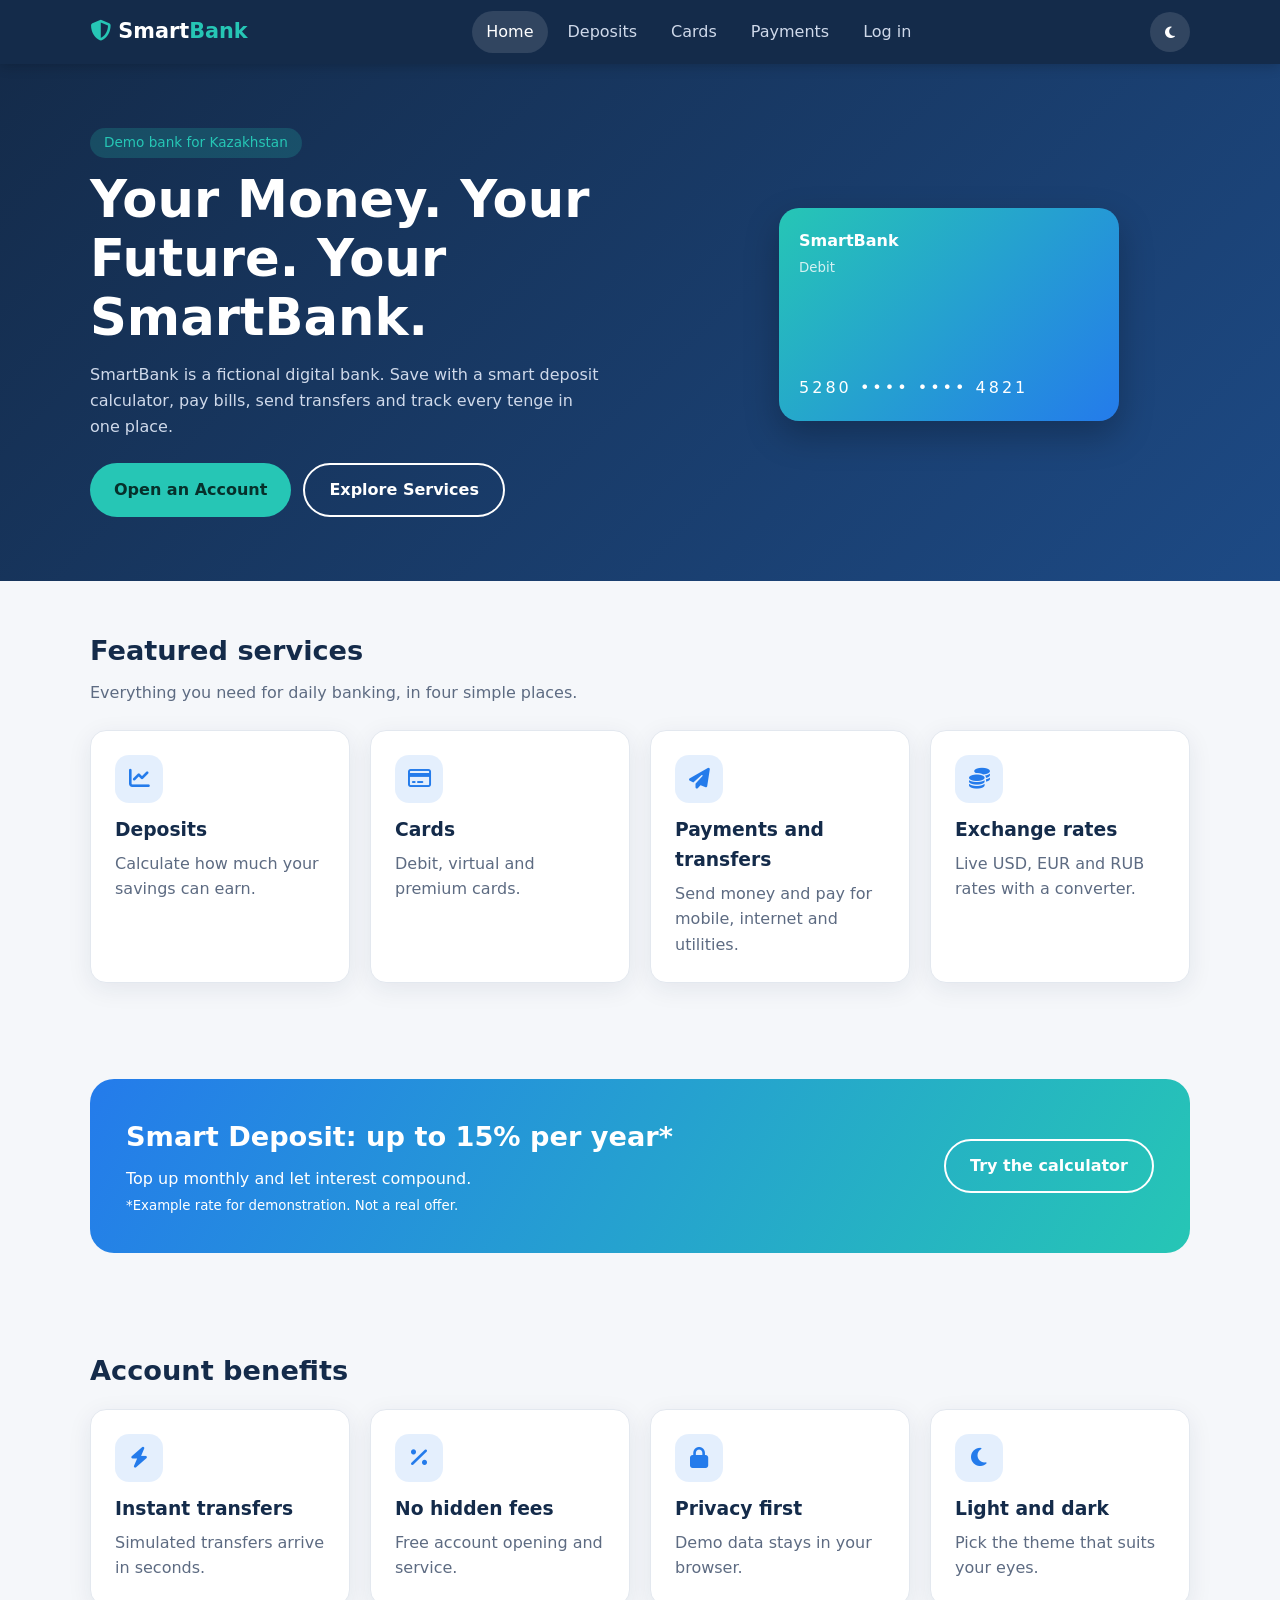
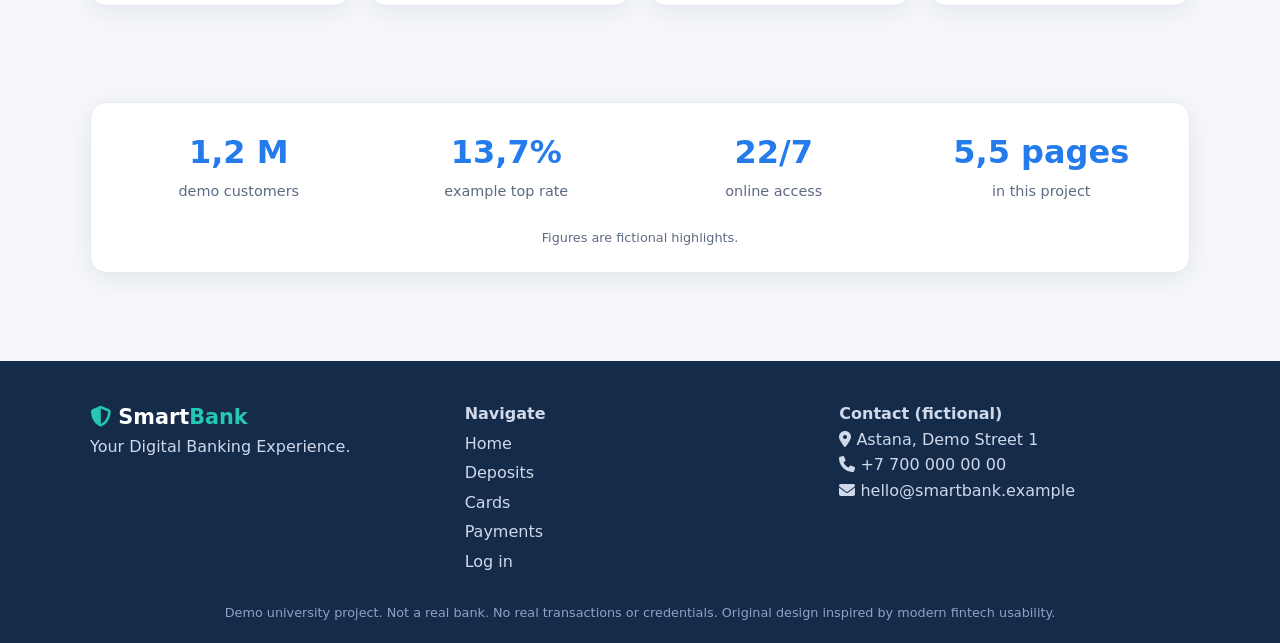
==== index.html @ 6fadcdd4 "website base" ====
<!DOCTYPE html>
<html lang="en"><head><meta charset="UTF-8"><meta name="viewport" content="width=device-width,initial-scale=1">
<title>Home — SmartBank</title>
<meta name="description" content="SmartBank: demo digital banking website (university project).">
<link rel="stylesheet" href="https://cdnjs.cloudflare.com/ajax/libs/font-awesome/6.5.2/css/all.min.css">
<link rel="stylesheet" href="css/style.css">
<script src="js/main.js" defer></script>
</head><body>
<main>
<section class="hero"><div class="wrap hero-in"><div><span class="pill">Demo bank for Kazakhstan</span>
<h1>Your Money. Your Future. Your SmartBank.</h1>
<p>SmartBank is a fictional digital bank. Save with a smart deposit calculator, pay bills, send transfers and track every tenge in one place.</p>
<div class="row"><a class="btn btn-teal" href="auth.html#signup">Open an Account</a><a class="btn btn-ghost" href="#services">Explore Services</a></div></div>
<div><div class="vcard v-teal float"><div><b>SmartBank</b><br><small>Debit</small></div><div class="num">5280 •••• •••• 4821</div></div></div></div></section>
<section id="services"><div class="wrap"><h2>Featured services</h2><p class="lead">Everything you need for daily banking, in four simple places.</p>
<div class="grid">
<a class="card reveal" href="deposits.html"><div class="ico"><i class="fa-solid fa-chart-line"></i></div><h3>Deposits</h3><p class="muted">Calculate how much your savings can earn.</p></a>
<a class="card reveal" href="cards.html"><div class="ico"><i class="fa-regular fa-credit-card"></i></div><h3>Cards</h3><p class="muted">Debit, virtual and premium cards.</p></a>
<a class="card reveal" href="payments.html"><div class="ico"><i class="fa-solid fa-paper-plane"></i></div><h3>Payments and transfers</h3><p class="muted">Send money and pay for mobile, internet and utilities.</p></a>
<a class="card reveal" href="payments.html#rates"><div class="ico"><i class="fa-solid fa-coins"></i></div><h3>Exchange rates</h3><p class="muted">Live USD, EUR and RUB rates with a converter.</p></a></div></div></section>
<section><div class="wrap"><div class="promo reveal"><div><h2>Smart Deposit: up to 15% per year*</h2><p>Top up monthly and let interest compound.<br><small>*Example rate for demonstration. Not a real offer.</small></p></div><a class="btn btn-ghost" href="deposits.html">Try the calculator</a></div></div></section>
<section><div class="wrap"><h2>Account benefits</h2><div class="grid" style="margin-top:16px">
<div class="card hov reveal"><div class="ico"><i class="fa-solid fa-bolt"></i></div><h3>Instant transfers</h3><p class="muted">Simulated transfers arrive in seconds.</p></div>
<div class="card hov reveal"><div class="ico"><i class="fa-solid fa-percent"></i></div><h3>No hidden fees</h3><p class="muted">Free account opening and service.</p></div>
<div class="card hov reveal"><div class="ico"><i class="fa-solid fa-lock"></i></div><h3>Privacy first</h3><p class="muted">Demo data stays in your browser.</p></div>
<div class="card hov reveal"><div class="ico"><i class="fa-solid fa-moon"></i></div><h3>Light and dark</h3><p class="muted">Pick the theme that suits your eyes.</p></div></div></div></section>
<section><div class="wrap"><div class="card"><div class="grid"><div class="stat"><b data-count="1.2" data-suffix=" M">0</b><span>demo customers</span></div><div class="stat"><b data-count="15" data-suffix="%">0</b><span>example top rate</span></div><div class="stat"><b data-count="24" data-suffix="/7">0</b><span>online access</span></div><div class="stat"><b data-count="6" data-suffix=" pages">0</b><span>in this project</span></div></div><p class="fine" style="color:var(--muted)">Figures are fictional highlights.</p></div></div></section>
</main></body></html>
---- css/style.css ----
/* SmartBank shared styles */
:root{--navy:#142B4A;--blue:#247BEB;--teal:#26C6B5;--bg:#F5F7FA;--card:#fff;--text:#142B4A;--muted:#5d6b82;--line:#e3e8ef;--shadow:0 6px 24px rgba(20,43,74,.08);--r:16px}
[data-theme=dark]{--bg:#0f1724;--card:#182233;--text:#e8edf5;--muted:#9aa8bf;--line:#2a374d;--shadow:0 6px 24px rgba(0,0,0,.4)}
*{box-sizing:border-box;margin:0}
html{scroll-behavior:smooth}
body{font-family:"Segoe UI",system-ui,-apple-system,Roboto,sans-serif;background:var(--bg);color:var(--text);line-height:1.6;transition:background .3s,color .3s;overflow-x:hidden}
a{color:var(--blue);text-decoration:none}img,canvas{max-width:100%}
.wrap{max-width:1140px;margin:auto;padding:0 20px}
section{padding:48px 0}
h1{font-size:clamp(2rem,5vw,3.2rem);line-height:1.15}h2{font-size:1.7rem;margin-bottom:8px}h3{margin-bottom:6px}
.lead{color:var(--muted);max-width:60ch;margin-bottom:24px}
.site-header{position:sticky;top:0;z-index:50;background:var(--navy);color:#fff;box-shadow:0 2px 12px rgba(0,0,0,.2)}
.bar{display:flex;align-items:center;justify-content:space-between;height:64px;gap:12px}
.logo{color:#fff;font-size:1.3rem;font-weight:600}.logo i{color:var(--teal)}.logo b{color:var(--teal)}
nav{display:flex;gap:6px}nav a{color:#cfd9ea;padding:8px 14px;border-radius:999px;transition:.2s}
nav a:hover,nav a.act{background:rgba(255,255,255,.12);color:#fff}
.tools{display:flex;gap:8px}.icon-btn{background:rgba(255,255,255,.12);color:#fff;border:0;width:40px;height:40px;border-radius:50%;cursor:pointer;transition:.2s}
.icon-btn:hover{background:var(--blue);transform:rotate(15deg)}#burger{display:none}
.btn{display:inline-flex;align-items:center;gap:8px;border:0;border-radius:999px;padding:12px 24px;font:inherit;font-weight:600;cursor:pointer;transition:transform .2s,box-shadow .2s,background .2s}
.btn:hover{transform:translateY(-2px);box-shadow:0 8px 20px rgba(36,123,235,.3)}.btn:active{transform:scale(.97)}
.btn-primary{background:var(--blue);color:#fff}.btn-teal{background:var(--teal);color:#06302b}
.btn-ghost{background:transparent;color:inherit;border:2px solid currentColor}.btn-sm{padding:8px 16px;font-size:.9rem}.row{display:flex;gap:12px;flex-wrap:wrap}
.hero{background:linear-gradient(135deg,var(--navy),#1d4a85);color:#fff;padding:64px 0}
.hero-in{display:grid;grid-template-columns:1.2fr 1fr;gap:40px;align-items:center}
.hero p{color:#cfd9ea;margin:16px 0 24px;max-width:50ch}
.pill{display:inline-block;background:rgba(38,198,181,.2);color:var(--teal);padding:4px 14px;border-radius:999px;font-size:.85rem;margin-bottom:12px}
.grid{display:grid;gap:20px;grid-template-columns:repeat(auto-fit,minmax(240px,1fr))}
.grid-2{display:grid;gap:24px;grid-template-columns:repeat(auto-fit,minmax(320px,1fr))}
.card{background:var(--card);border:1px solid var(--line);border-radius:var(--r);padding:24px;box-shadow:var(--shadow);transition:transform .25s,box-shadow .25s;min-width:0}
a.card{color:inherit;display:block}.hov:hover,a.card:hover{transform:translateY(-6px);box-shadow:0 14px 34px rgba(36,123,235,.18)}
.ico{width:48px;height:48px;border-radius:14px;display:grid;place-items:center;background:rgba(36,123,235,.12);color:var(--blue);font-size:1.3rem;margin-bottom:12px}
.promo{background:linear-gradient(120deg,var(--blue),var(--teal));color:#fff;border-radius:24px;padding:36px;display:flex;justify-content:space-between;align-items:center;gap:20px;flex-wrap:wrap}
.stat{text-align:center}.stat b{display:block;font-size:2rem;color:var(--blue)}.stat span{color:var(--muted);font-size:.9rem}
.vcard{aspect-ratio:1.6;max-width:340px;width:100%;border-radius:20px;padding:20px;color:#fff;display:flex;flex-direction:column;justify-content:space-between;box-shadow:0 14px 34px rgba(0,0,0,.25);margin:0 auto 16px;transition:transform .3s}
.vcard:hover{transform:rotate(-2deg) scale(1.03)}.vcard small{opacity:.8}.vcard .num{letter-spacing:3px}
.v-blue{background:linear-gradient(135deg,#247BEB,#142B4A)}.v-teal{background:linear-gradient(135deg,#26C6B5,#247BEB)}
.v-gold{background:linear-gradient(135deg,#2b2f3a,#8a6d2f 120%)}.v-green{background:linear-gradient(135deg,#0e8f7f,#142B4A)}
.float{animation:float 5s ease-in-out infinite}@keyframes float{50%{transform:translateY(-10px)}}
ul.ticks{list-style:none;padding:0;margin:10px 0 16px}ul.ticks li{padding-left:24px;position:relative;margin:4px 0}
ul.ticks li:before{content:"\f00c";font-family:"Font Awesome 6 Free";font-weight:900;color:var(--teal);position:absolute;left:0}
label{display:block;font-weight:600;font-size:.9rem;margin-bottom:14px}
input,select{width:100%;margin-top:6px;padding:12px 14px;border:1.5px solid var(--line);border-radius:12px;background:var(--bg);color:var(--text);font:inherit;transition:border .2s,box-shadow .2s}
input:focus,select:focus{outline:0;border-color:var(--blue);box-shadow:0 0 0 3px rgba(36,123,235,.2)}
input.bad{border-color:#e5484d}.err{display:block;color:#e5484d;font-weight:400;min-height:1em;font-size:.82rem;margin-top:2px}
.alert{padding:12px 16px;border-radius:12px;margin:12px 0;font-weight:500}.alert.ok{background:rgba(38,198,181,.18);color:#0a7d70}
.alert.bad{background:rgba(229,72,77,.15);color:#e5484d}[data-theme=dark] .alert.ok{color:var(--teal)}
.res{display:grid;grid-template-columns:repeat(auto-fit,minmax(150px,1fr));gap:12px;margin-bottom:16px}
.res div{background:var(--bg);border-radius:14px;padding:14px;animation:pop .4s}.res span{font-size:.8rem;color:var(--muted)}.res b{display:block;font-size:1.15rem}
.res .big{background:var(--navy);color:#fff}.res .big span{color:#9fb4d4}.res .big b{color:var(--teal)}
@keyframes pop{from{transform:scale(.92);opacity:.4}}
.tabs{display:flex;gap:8px;flex-wrap:wrap;margin-bottom:16px}
.chip{border:1.5px solid var(--line);background:var(--card);color:var(--text);border-radius:999px;padding:8px 16px;cursor:pointer;font:inherit;transition:.2s}
.chip:hover{border-color:var(--blue)}.chip.on{background:var(--blue);border-color:var(--blue);color:#fff}
.tbl{overflow-x:auto}table{width:100%;border-collapse:collapse}th,td{text-align:left;padding:10px;border-bottom:1px solid var(--line);white-space:nowrap}
.pos{color:#12a594;font-weight:600}.neg{color:#e5484d;font-weight:600}.muted{color:var(--muted)}
.filters{display:grid;grid-template-columns:2fr 1fr 1fr;gap:12px}
.modal-bg{position:fixed;inset:0;background:rgba(10,18,32,.6);display:grid;place-items:center;z-index:100;padding:16px;animation:fade .2s}
.modal{background:var(--card);border-radius:20px;padding:28px;max-width:460px;width:100%;max-height:90vh;overflow:auto;animation:pop .25s;position:relative}
.modal .x{position:absolute;right:14px;top:10px;background:none;border:0;font-size:1.6rem;color:var(--muted);cursor:pointer}
@keyframes fade{from{opacity:0}}
#toasts{position:fixed;right:16px;bottom:16px;z-index:200;display:grid;gap:8px}
.toast{background:var(--navy);color:#fff;padding:12px 18px;border-radius:12px;border-left:4px solid var(--teal);animation:pop .3s;box-shadow:var(--shadow)}.toast.err{border-color:#e5484d}
.spin{width:22px;height:22px;border:3px solid var(--line);border-top-color:var(--blue);border-radius:50%;animation:sp .8s linear infinite;display:inline-block;vertical-align:middle}@keyframes sp{to{transform:rotate(360deg)}}
.reveal{opacity:0;transform:translateY(16px);transition:.6s}.reveal.in{opacity:1;transform:none}
footer{background:var(--navy);color:#cfd9ea;padding:40px 0 20px;margin-top:40px}footer a{color:#cfd9ea;display:block;margin:4px 0}footer a:hover{color:var(--teal)}
.fgrid{display:grid;grid-template-columns:repeat(auto-fit,minmax(200px,1fr));gap:24px}.fine{font-size:.8rem;color:#8ea3c4;margin-top:24px;text-align:center}
.kv{display:grid;grid-template-columns:90px 1fr;gap:6px}.kv span{color:var(--muted)}
@media(max-width:820px){.hero-in{grid-template-columns:1fr}#burger{display:inline-block}
nav{display:none;position:absolute;top:64px;left:0;right:0;background:var(--navy);flex-direction:column;padding:12px 20px}nav.open{display:flex}
.filters{grid-template-columns:1fr}.grid-2{grid-template-columns:1fr}}
@media(prefers-reduced-motion:reduce){*{animation:none!important;transition:none!important}}
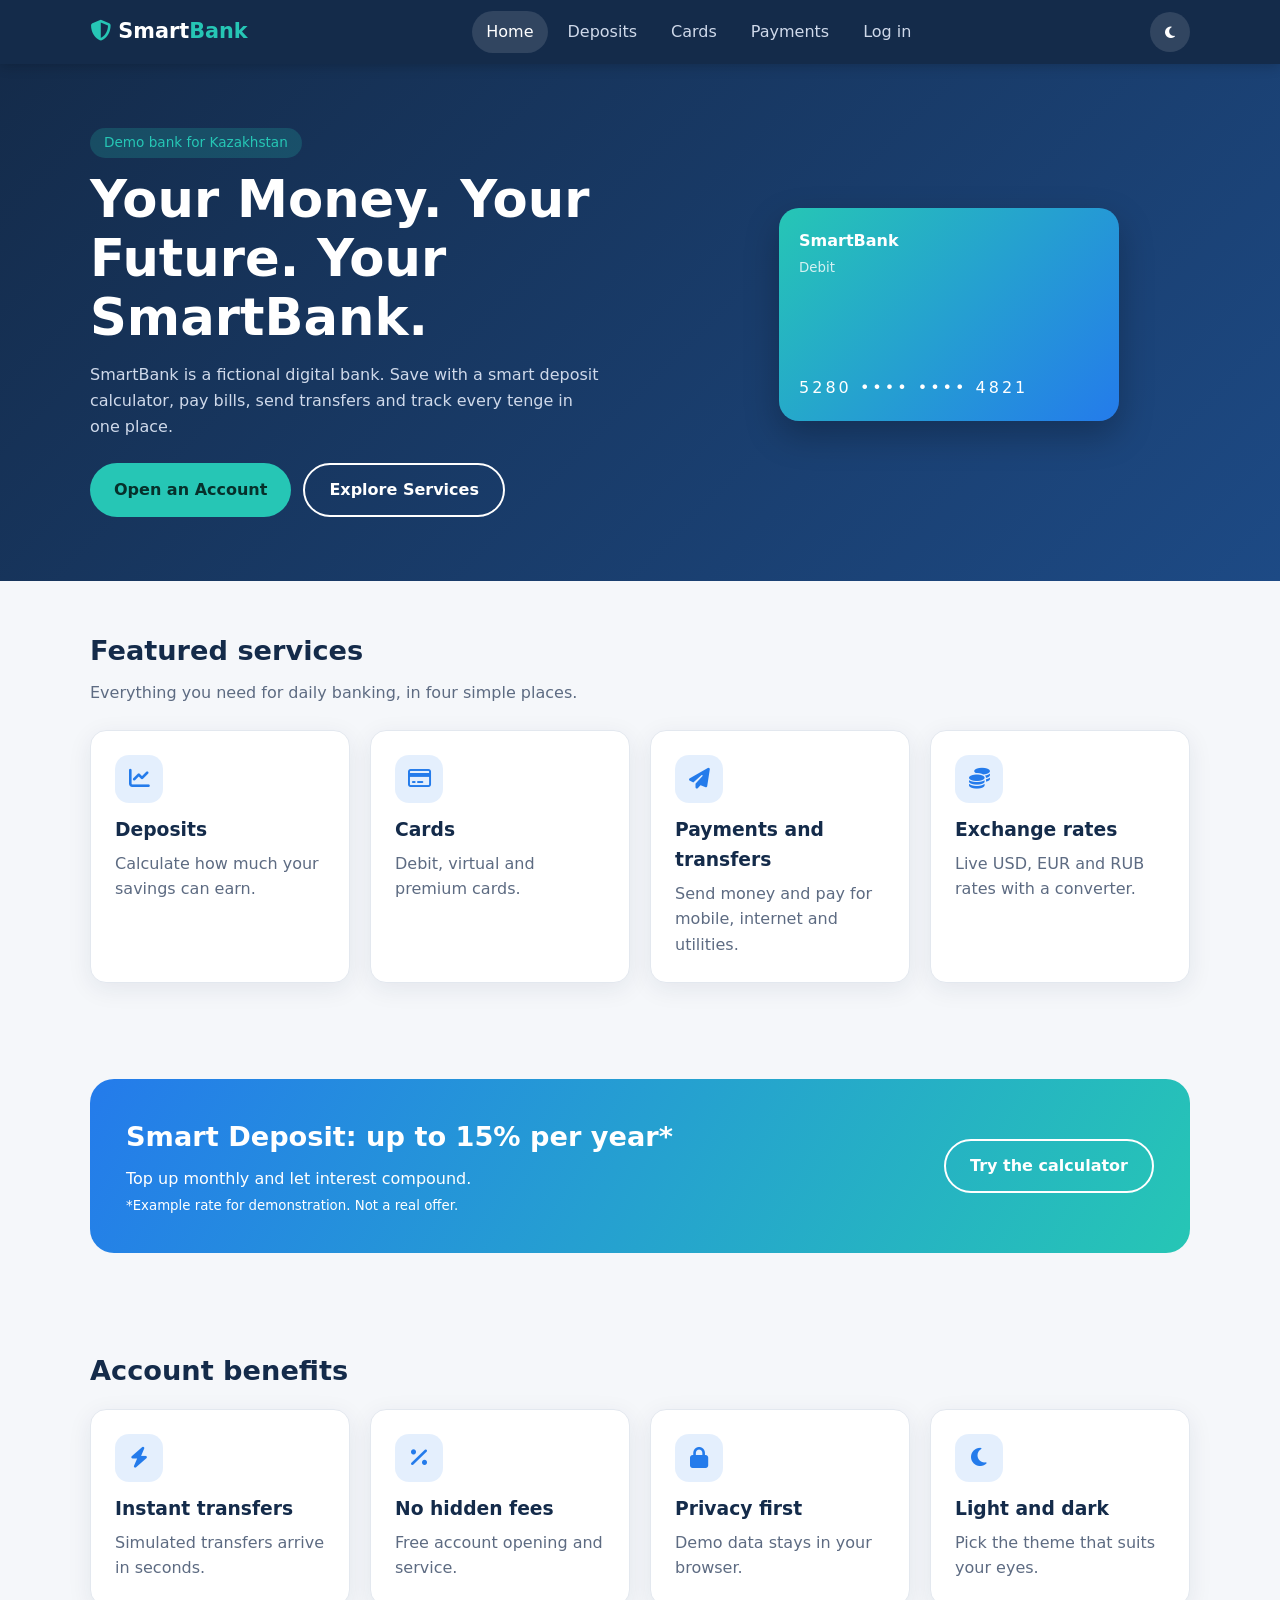
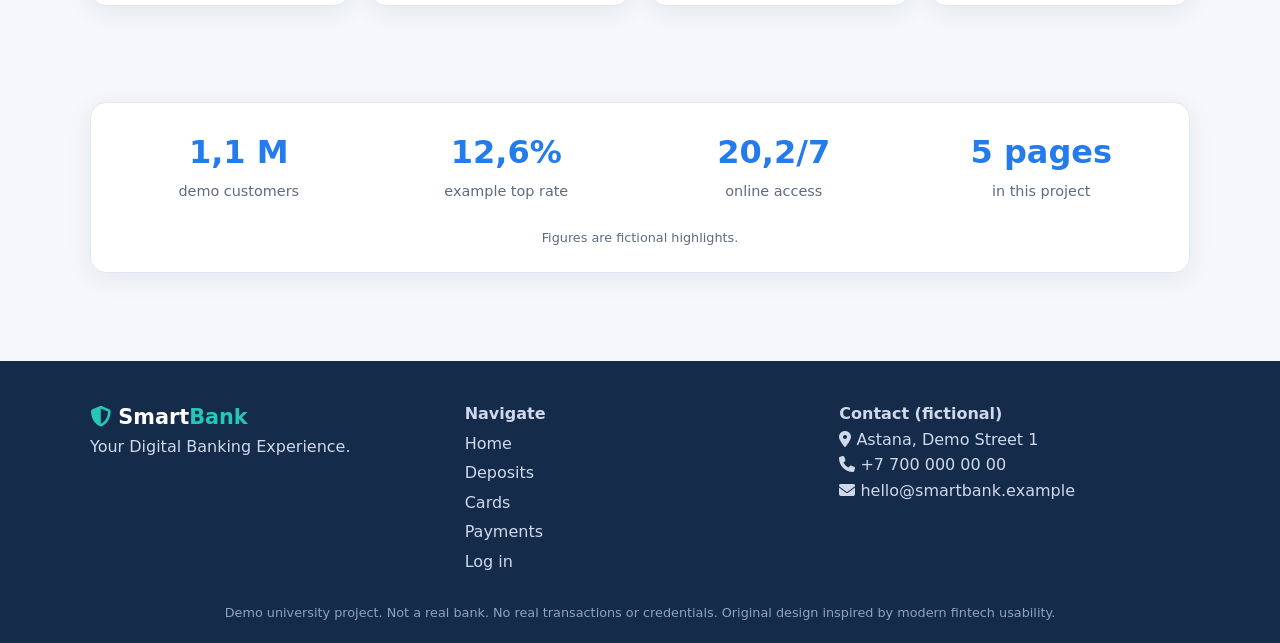
==== commit ef5194d7: "refactored code" ====
--- a/index.html
+++ b/index.html
@@ -1,28 +1,115 @@
 <!DOCTYPE html>
-<html lang="en"><head><meta charset="UTF-8"><meta name="viewport" content="width=device-width,initial-scale=1">
-<title>Home — SmartBank</title>
-<meta name="description" content="SmartBank: demo digital banking website (university project).">
-<link rel="stylesheet" href="https://cdnjs.cloudflare.com/ajax/libs/font-awesome/6.5.2/css/all.min.css">
-<link rel="stylesheet" href="css/style.css">
-<script src="js/main.js" defer></script>
-</head><body>
-<main>
-<section class="hero"><div class="wrap hero-in"><div><span class="pill">Demo bank for Kazakhstan</span>
-<h1>Your Money. Your Future. Your SmartBank.</h1>
-<p>SmartBank is a fictional digital bank. Save with a smart deposit calculator, pay bills, send transfers and track every tenge in one place.</p>
-<div class="row"><a class="btn btn-teal" href="auth.html#signup">Open an Account</a><a class="btn btn-ghost" href="#services">Explore Services</a></div></div>
-<div><div class="vcard v-teal float"><div><b>SmartBank</b><br><small>Debit</small></div><div class="num">5280 •••• •••• 4821</div></div></div></div></section>
-<section id="services"><div class="wrap"><h2>Featured services</h2><p class="lead">Everything you need for daily banking, in four simple places.</p>
-<div class="grid">
-<a class="card reveal" href="deposits.html"><div class="ico"><i class="fa-solid fa-chart-line"></i></div><h3>Deposits</h3><p class="muted">Calculate how much your savings can earn.</p></a>
-<a class="card reveal" href="cards.html"><div class="ico"><i class="fa-regular fa-credit-card"></i></div><h3>Cards</h3><p class="muted">Debit, virtual and premium cards.</p></a>
-<a class="card reveal" href="payments.html"><div class="ico"><i class="fa-solid fa-paper-plane"></i></div><h3>Payments and transfers</h3><p class="muted">Send money and pay for mobile, internet and utilities.</p></a>
-<a class="card reveal" href="payments.html#rates"><div class="ico"><i class="fa-solid fa-coins"></i></div><h3>Exchange rates</h3><p class="muted">Live USD, EUR and RUB rates with a converter.</p></a></div></div></section>
-<section><div class="wrap"><div class="promo reveal"><div><h2>Smart Deposit: up to 15% per year*</h2><p>Top up monthly and let interest compound.<br><small>*Example rate for demonstration. Not a real offer.</small></p></div><a class="btn btn-ghost" href="deposits.html">Try the calculator</a></div></div></section>
-<section><div class="wrap"><h2>Account benefits</h2><div class="grid" style="margin-top:16px">
-<div class="card hov reveal"><div class="ico"><i class="fa-solid fa-bolt"></i></div><h3>Instant transfers</h3><p class="muted">Simulated transfers arrive in seconds.</p></div>
-<div class="card hov reveal"><div class="ico"><i class="fa-solid fa-percent"></i></div><h3>No hidden fees</h3><p class="muted">Free account opening and service.</p></div>
-<div class="card hov reveal"><div class="ico"><i class="fa-solid fa-lock"></i></div><h3>Privacy first</h3><p class="muted">Demo data stays in your browser.</p></div>
-<div class="card hov reveal"><div class="ico"><i class="fa-solid fa-moon"></i></div><h3>Light and dark</h3><p class="muted">Pick the theme that suits your eyes.</p></div></div></div></section>
-<section><div class="wrap"><div class="card"><div class="grid"><div class="stat"><b data-count="1.2" data-suffix=" M">0</b><span>demo customers</span></div><div class="stat"><b data-count="15" data-suffix="%">0</b><span>example top rate</span></div><div class="stat"><b data-count="24" data-suffix="/7">0</b><span>online access</span></div><div class="stat"><b data-count="6" data-suffix=" pages">0</b><span>in this project</span></div></div><p class="fine" style="color:var(--muted)">Figures are fictional highlights.</p></div></div></section>
-</main></body></html>
+<html lang="en">
+
+<head>
+    <meta charset="UTF-8">
+    <meta name="viewport" content="width=device-width,initial-scale=1">
+    <title>Home — SmartBank</title>
+    <meta name="description" content="SmartBank: demo digital banking website (university project).">
+    <link rel="stylesheet" href="https://cdnjs.cloudflare.com/ajax/libs/font-awesome/6.5.2/css/all.min.css">
+    <link rel="stylesheet" href="css/style.css">
+    <script src="js/main.js" defer></script>
+</head>
+
+<body>
+    <main>
+        <section class="hero">
+            <div class="wrap hero-in">
+                <div><span class="pill">Demo bank for Kazakhstan</span>
+                    <h1>Your Money. Your Future. Your SmartBank.</h1>
+                    <p>SmartBank is a fictional digital bank. Save with a smart deposit calculator, pay bills, send
+                        transfers and track every tenge in one place.</p>
+                    <div class="row"><a class="btn btn-teal" href="auth.html#signup">Open an Account</a><a
+                            class="btn btn-ghost" href="#services">Explore Services</a></div>
+                </div>
+                <div>
+                    <div class="vcard v-teal float">
+                        <div><b>SmartBank</b><br><small>Debit</small></div>
+                        <div class="num">5280 •••• •••• 4821</div>
+                    </div>
+                </div>
+            </div>
+        </section>
+        <section id="services">
+            <div class="wrap">
+                <h2>Featured services</h2>
+                <p class="lead">Everything you need for daily banking, in four simple places.</p>
+                <div class="grid">
+                    <a class="card reveal" href="deposits.html">
+                        <div class="ico"><i class="fa-solid fa-chart-line"></i></div>
+                        <h3>Deposits</h3>
+                        <p class="muted">Calculate how much your savings can earn.</p>
+                    </a>
+                    <a class="card reveal" href="cards.html">
+                        <div class="ico"><i class="fa-regular fa-credit-card"></i></div>
+                        <h3>Cards</h3>
+                        <p class="muted">Debit, virtual and premium cards.</p>
+                    </a>
+                    <a class="card reveal" href="payments.html">
+                        <div class="ico"><i class="fa-solid fa-paper-plane"></i></div>
+                        <h3>Payments and transfers</h3>
+                        <p class="muted">Send money and pay for mobile, internet and utilities.</p>
+                    </a>
+                    <a class="card reveal" href="payments.html#rates">
+                        <div class="ico"><i class="fa-solid fa-coins"></i></div>
+                        <h3>Exchange rates</h3>
+                        <p class="muted">Live USD, EUR and RUB rates with a converter.</p>
+                    </a>
+                </div>
+            </div>
+        </section>
+        <section>
+            <div class="wrap">
+                <div class="promo reveal">
+                    <div>
+                        <h2>Smart Deposit: up to 15% per year*</h2>
+                        <p>Top up monthly and let interest compound.<br><small>*Example rate for demonstration. Not a
+                                real offer.</small></p>
+                    </div><a class="btn btn-ghost" href="deposits.html">Try the calculator</a>
+                </div>
+            </div>
+        </section>
+        <section>
+            <div class="wrap">
+                <h2>Account benefits</h2>
+                <div class="grid" style="margin-top:16px">
+                    <div class="card hov reveal">
+                        <div class="ico"><i class="fa-solid fa-bolt"></i></div>
+                        <h3>Instant transfers</h3>
+                        <p class="muted">Simulated transfers arrive in seconds.</p>
+                    </div>
+                    <div class="card hov reveal">
+                        <div class="ico"><i class="fa-solid fa-percent"></i></div>
+                        <h3>No hidden fees</h3>
+                        <p class="muted">Free account opening and service.</p>
+                    </div>
+                    <div class="card hov reveal">
+                        <div class="ico"><i class="fa-solid fa-lock"></i></div>
+                        <h3>Privacy first</h3>
+                        <p class="muted">Demo data stays in your browser.</p>
+                    </div>
+                    <div class="card hov reveal">
+                        <div class="ico"><i class="fa-solid fa-moon"></i></div>
+                        <h3>Light and dark</h3>
+                        <p class="muted">Pick the theme that suits your eyes.</p>
+                    </div>
+                </div>
+            </div>
+        </section>
+        <section>
+            <div class="wrap">
+                <div class="card">
+                    <div class="grid">
+                        <div class="stat"><b data-count="1.2" data-suffix=" M">0</b><span>demo customers</span></div>
+                        <div class="stat"><b data-count="15" data-suffix="%">0</b><span>example top rate</span></div>
+                        <div class="stat"><b data-count="24" data-suffix="/7">0</b><span>online access</span></div>
+                        <div class="stat"><b data-count="6" data-suffix=" pages">0</b><span>in this project</span></div>
+                    </div>
+                    <p class="fine" style="color:var(--muted)">Figures are fictional highlights.</p>
+                </div>
+            </div>
+        </section>
+    </main>
+</body>
+
+</html>
--- a/css/style.css
+++ b/css/style.css
@@ -1,4 +1,3 @@
-/* SmartBank shared styles */
 :root{--navy:#142B4A;--blue:#247BEB;--teal:#26C6B5;--bg:#F5F7FA;--card:#fff;--text:#142B4A;--muted:#5d6b82;--line:#e3e8ef;--shadow:0 6px 24px rgba(20,43,74,.08);--r:16px}
 [data-theme=dark]{--bg:#0f1724;--card:#182233;--text:#e8edf5;--muted:#9aa8bf;--line:#2a374d;--shadow:0 6px 24px rgba(0,0,0,.4)}
 *{box-sizing:border-box;margin:0}
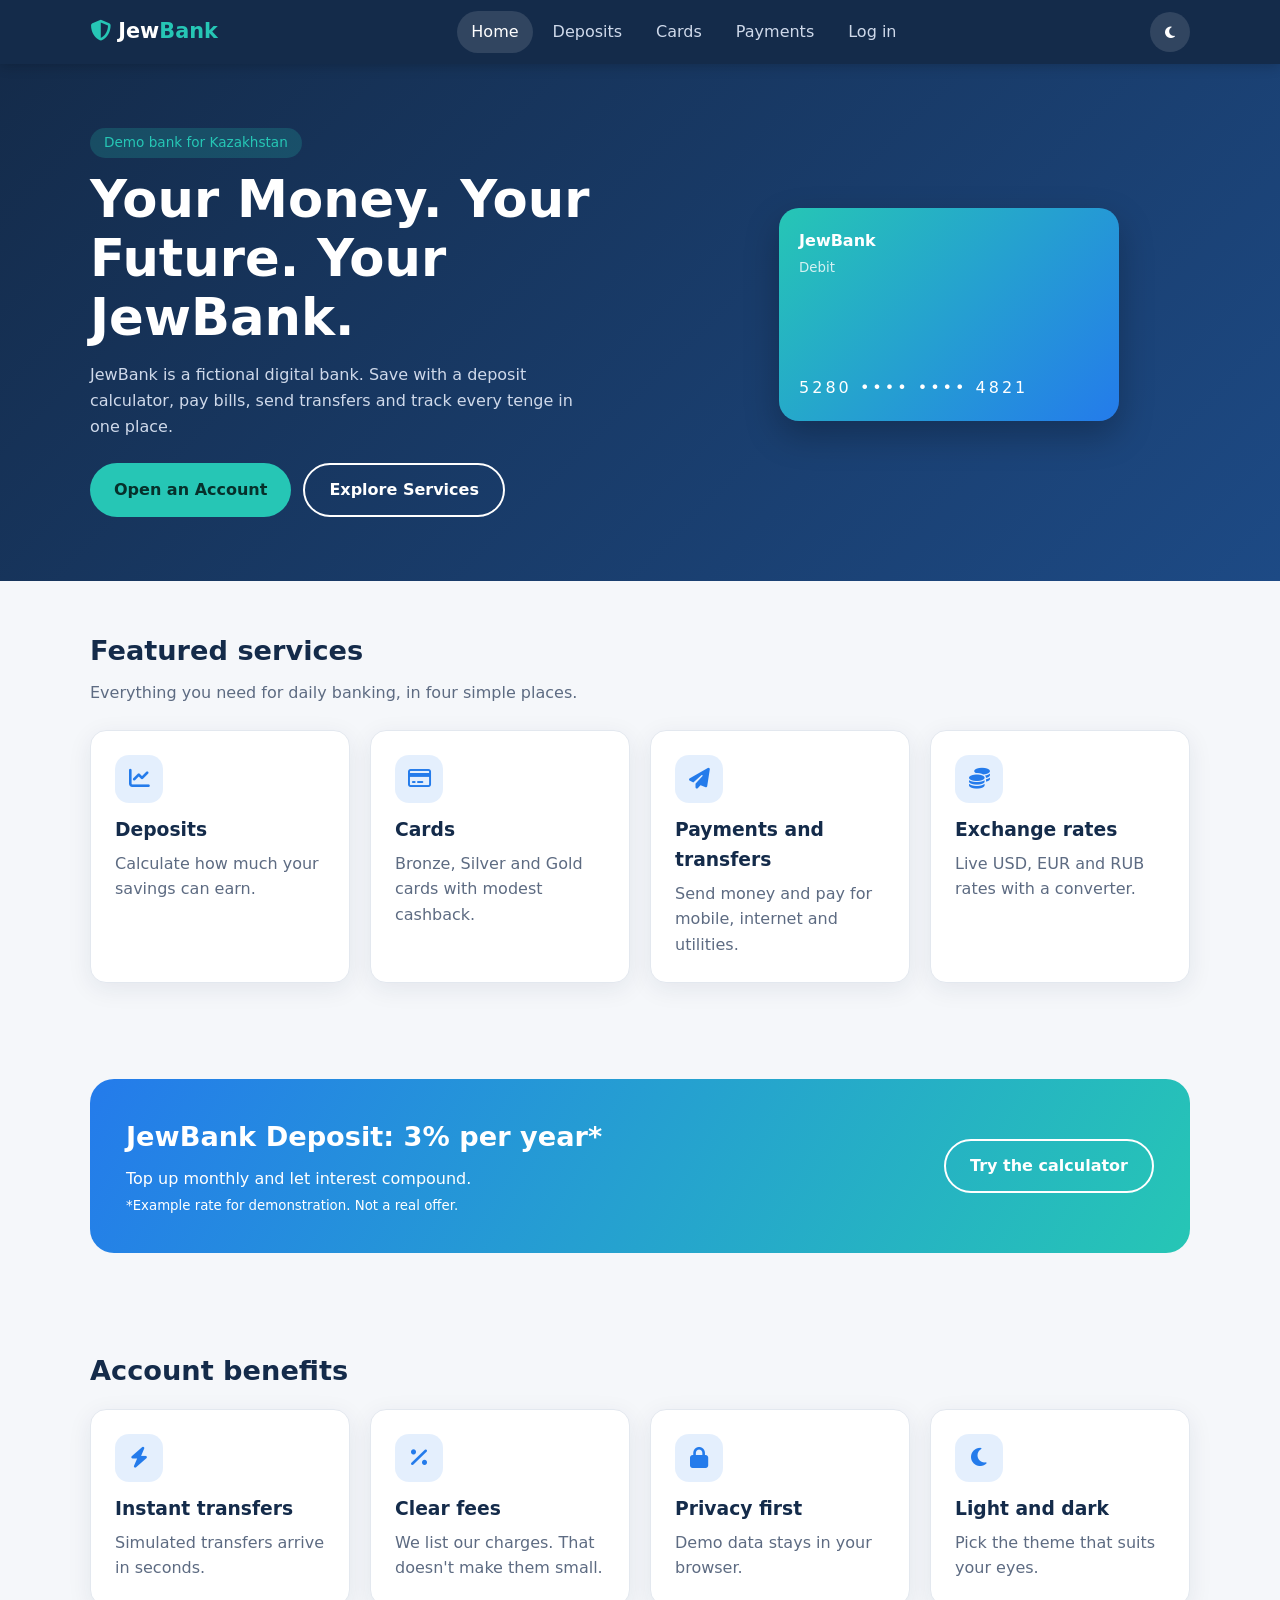
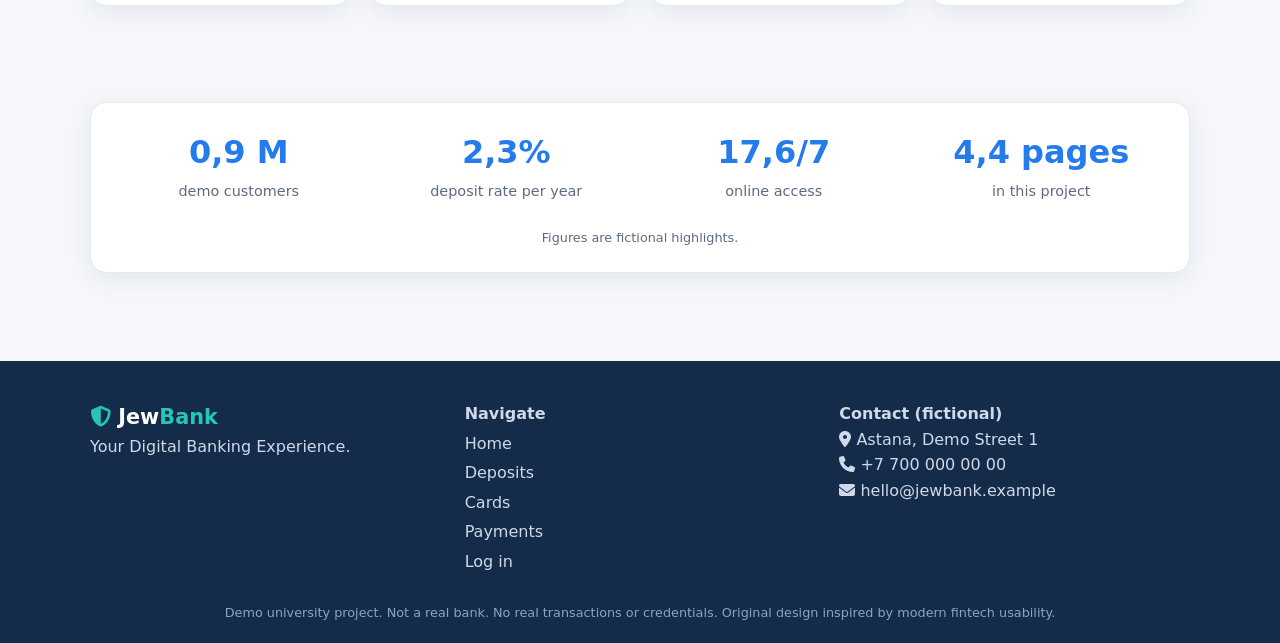
==== commit d55dc28c: "changed name of bank" ====
--- a/index.html
+++ b/index.html
@@ -4,8 +4,8 @@
 <head>
     <meta charset="UTF-8">
     <meta name="viewport" content="width=device-width,initial-scale=1">
-    <title>Home — SmartBank</title>
-    <meta name="description" content="SmartBank: demo digital banking website (university project).">
+    <title>Home — JewBank</title>
+    <meta name="description" content="JewBank: demo digital banking website (university project).">
     <link rel="stylesheet" href="https://cdnjs.cloudflare.com/ajax/libs/font-awesome/6.5.2/css/all.min.css">
     <link rel="stylesheet" href="css/style.css">
     <script src="js/main.js" defer></script>
@@ -16,15 +16,15 @@
         <section class="hero">
             <div class="wrap hero-in">
                 <div><span class="pill">Demo bank for Kazakhstan</span>
-                    <h1>Your Money. Your Future. Your SmartBank.</h1>
-                    <p>SmartBank is a fictional digital bank. Save with a smart deposit calculator, pay bills, send
+                    <h1>Your Money. Your Future. Your JewBank.</h1>
+                    <p>JewBank is a fictional digital bank. Save with a deposit calculator, pay bills, send
                         transfers and track every tenge in one place.</p>
                     <div class="row"><a class="btn btn-teal" href="auth.html#signup">Open an Account</a><a
                             class="btn btn-ghost" href="#services">Explore Services</a></div>
                 </div>
                 <div>
                     <div class="vcard v-teal float">
-                        <div><b>SmartBank</b><br><small>Debit</small></div>
+                        <div><b>JewBank</b><br><small>Debit</small></div>
                         <div class="num">5280 •••• •••• 4821</div>
                     </div>
                 </div>
@@ -43,7 +43,7 @@
                     <a class="card reveal" href="cards.html">
                         <div class="ico"><i class="fa-regular fa-credit-card"></i></div>
                         <h3>Cards</h3>
-                        <p class="muted">Debit, virtual and premium cards.</p>
+                        <p class="muted">Bronze, Silver and Gold cards with modest cashback.</p>
                     </a>
                     <a class="card reveal" href="payments.html">
                         <div class="ico"><i class="fa-solid fa-paper-plane"></i></div>
@@ -62,7 +62,7 @@
             <div class="wrap">
                 <div class="promo reveal">
                     <div>
-                        <h2>Smart Deposit: up to 15% per year*</h2>
+                        <h2>JewBank Deposit: 3% per year*</h2>
                         <p>Top up monthly and let interest compound.<br><small>*Example rate for demonstration. Not a
                                 real offer.</small></p>
                     </div><a class="btn btn-ghost" href="deposits.html">Try the calculator</a>
@@ -80,8 +80,8 @@
                     </div>
                     <div class="card hov reveal">
                         <div class="ico"><i class="fa-solid fa-percent"></i></div>
-                        <h3>No hidden fees</h3>
-                        <p class="muted">Free account opening and service.</p>
+                        <h3>Clear fees</h3>
+                        <p class="muted">We list our charges. That doesn't make them small.</p>
                     </div>
                     <div class="card hov reveal">
                         <div class="ico"><i class="fa-solid fa-lock"></i></div>
@@ -101,7 +101,7 @@
                 <div class="card">
                     <div class="grid">
                         <div class="stat"><b data-count="1.2" data-suffix=" M">0</b><span>demo customers</span></div>
-                        <div class="stat"><b data-count="15" data-suffix="%">0</b><span>example top rate</span></div>
+                        <div class="stat"><b data-count="3" data-suffix="%">0</b><span>deposit rate per year</span></div>
                         <div class="stat"><b data-count="24" data-suffix="/7">0</b><span>online access</span></div>
                         <div class="stat"><b data-count="6" data-suffix=" pages">0</b><span>in this project</span></div>
                     </div>
@@ -112,4 +112,4 @@
     </main>
 </body>
 
-</html>+</html>
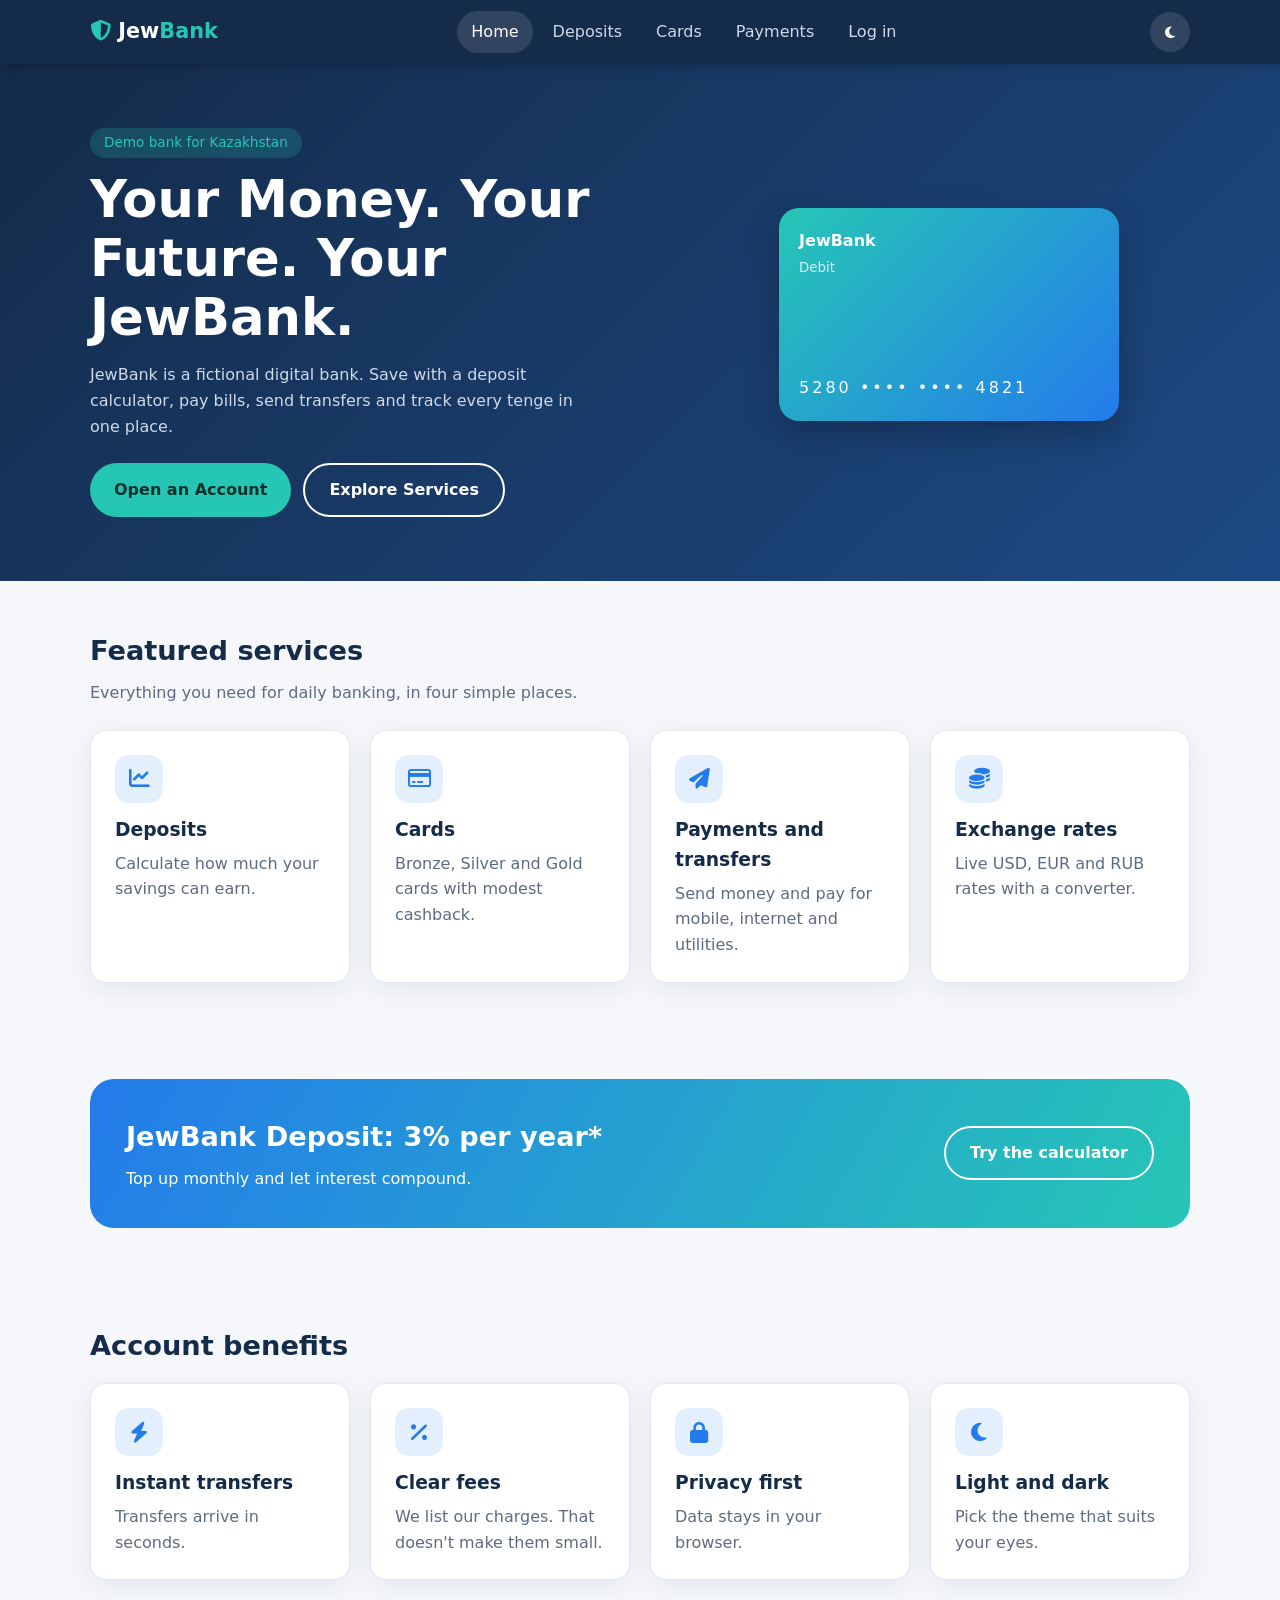
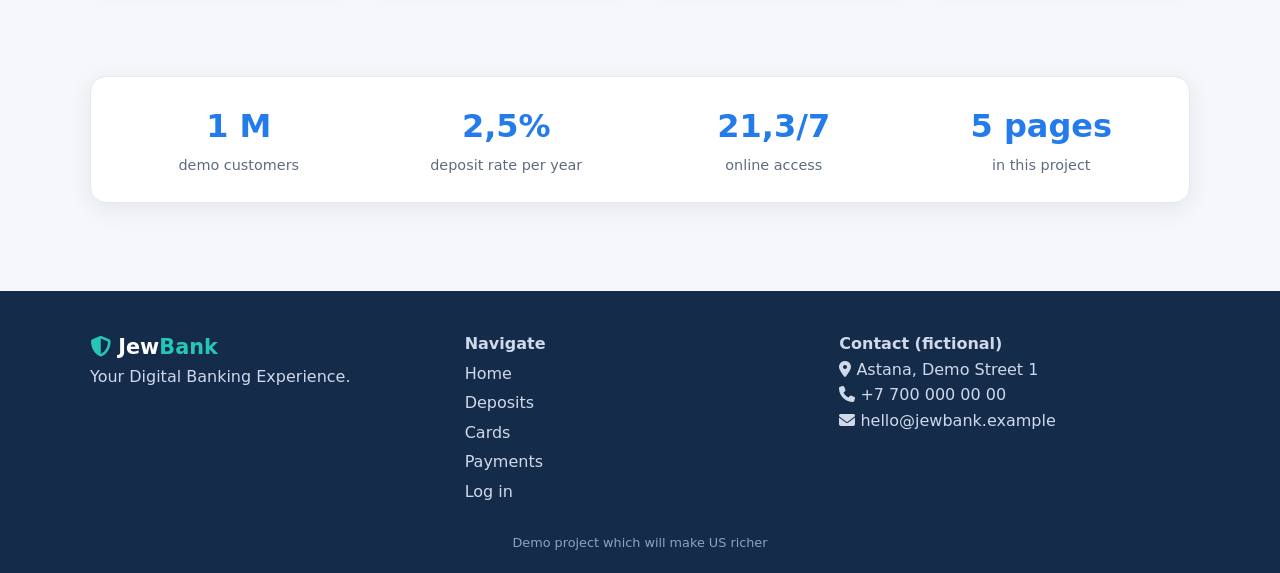
==== commit e1e22893: "minor changes" ====
--- a/index.html
+++ b/index.html
@@ -63,8 +63,7 @@
                 <div class="promo reveal">
                     <div>
                         <h2>JewBank Deposit: 3% per year*</h2>
-                        <p>Top up monthly and let interest compound.<br><small>*Example rate for demonstration. Not a
-                                real offer.</small></p>
+                        <p>Top up monthly and let interest compound.<br><small></small></p>
                     </div><a class="btn btn-ghost" href="deposits.html">Try the calculator</a>
                 </div>
             </div>
@@ -76,7 +75,7 @@
                     <div class="card hov reveal">
                         <div class="ico"><i class="fa-solid fa-bolt"></i></div>
                         <h3>Instant transfers</h3>
-                        <p class="muted">Simulated transfers arrive in seconds.</p>
+                        <p class="muted">Transfers arrive in seconds.</p>
                     </div>
                     <div class="card hov reveal">
                         <div class="ico"><i class="fa-solid fa-percent"></i></div>
@@ -86,7 +85,7 @@
                     <div class="card hov reveal">
                         <div class="ico"><i class="fa-solid fa-lock"></i></div>
                         <h3>Privacy first</h3>
-                        <p class="muted">Demo data stays in your browser.</p>
+                        <p class="muted">Data stays in your browser.</p>
                     </div>
                     <div class="card hov reveal">
                         <div class="ico"><i class="fa-solid fa-moon"></i></div>
@@ -105,8 +104,7 @@
                         <div class="stat"><b data-count="24" data-suffix="/7">0</b><span>online access</span></div>
                         <div class="stat"><b data-count="6" data-suffix=" pages">0</b><span>in this project</span></div>
                     </div>
-                    <p class="fine" style="color:var(--muted)">Figures are fictional highlights.</p>
-                </div>
+                   </div>
             </div>
         </section>
     </main>
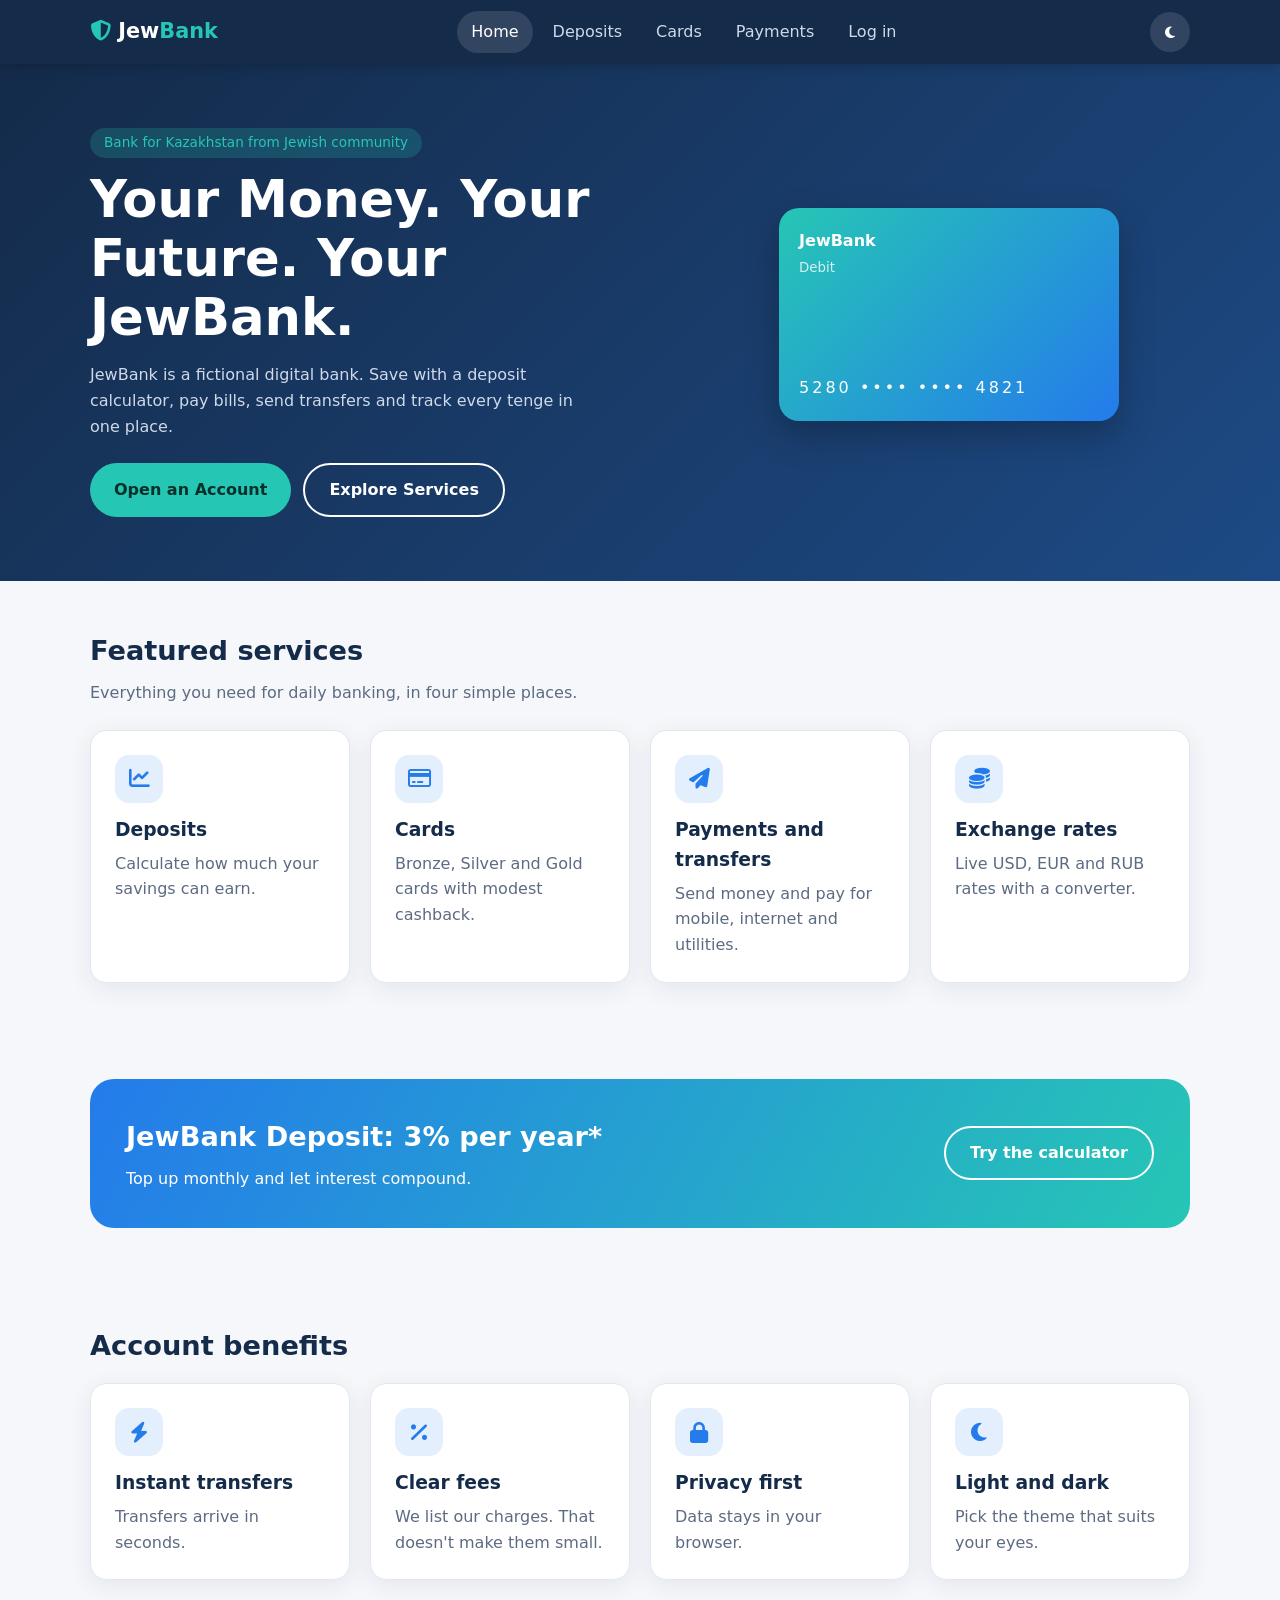
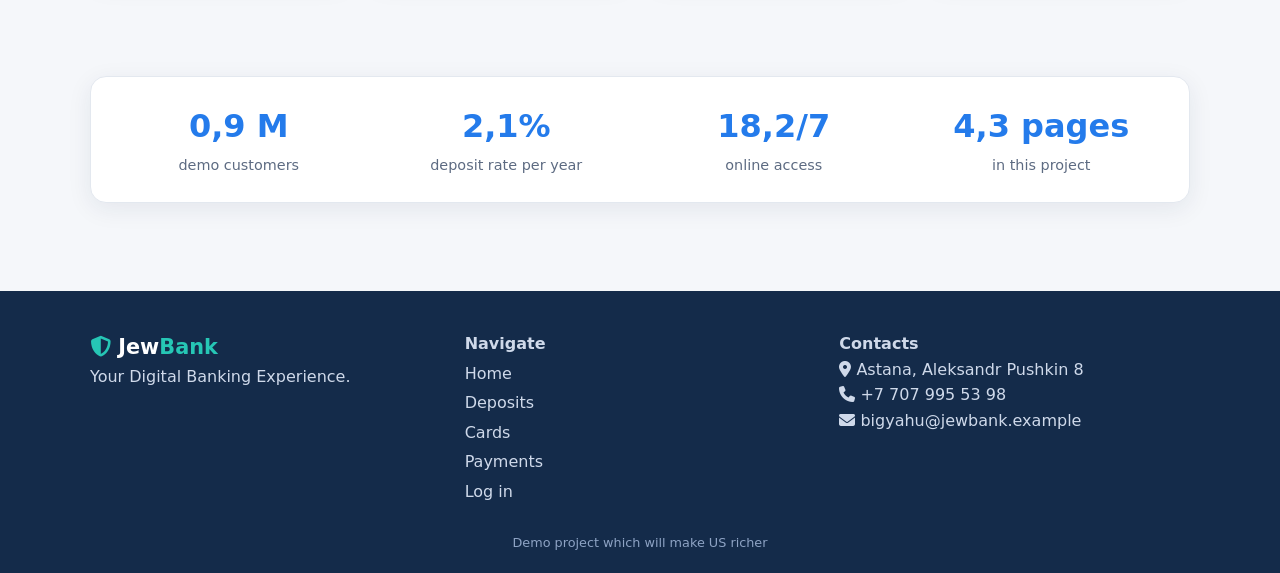
==== commit c3d3f5b0: "brbr" ====
--- a/index.html
+++ b/index.html
@@ -15,7 +15,7 @@
     <main>
         <section class="hero">
             <div class="wrap hero-in">
-                <div><span class="pill">Demo bank for Kazakhstan</span>
+                <div><span class="pill">Bank for Kazakhstan from Jewish community</span>
                     <h1>Your Money. Your Future. Your JewBank.</h1>
                     <p>JewBank is a fictional digital bank. Save with a deposit calculator, pay bills, send
                         transfers and track every tenge in one place.</p>
